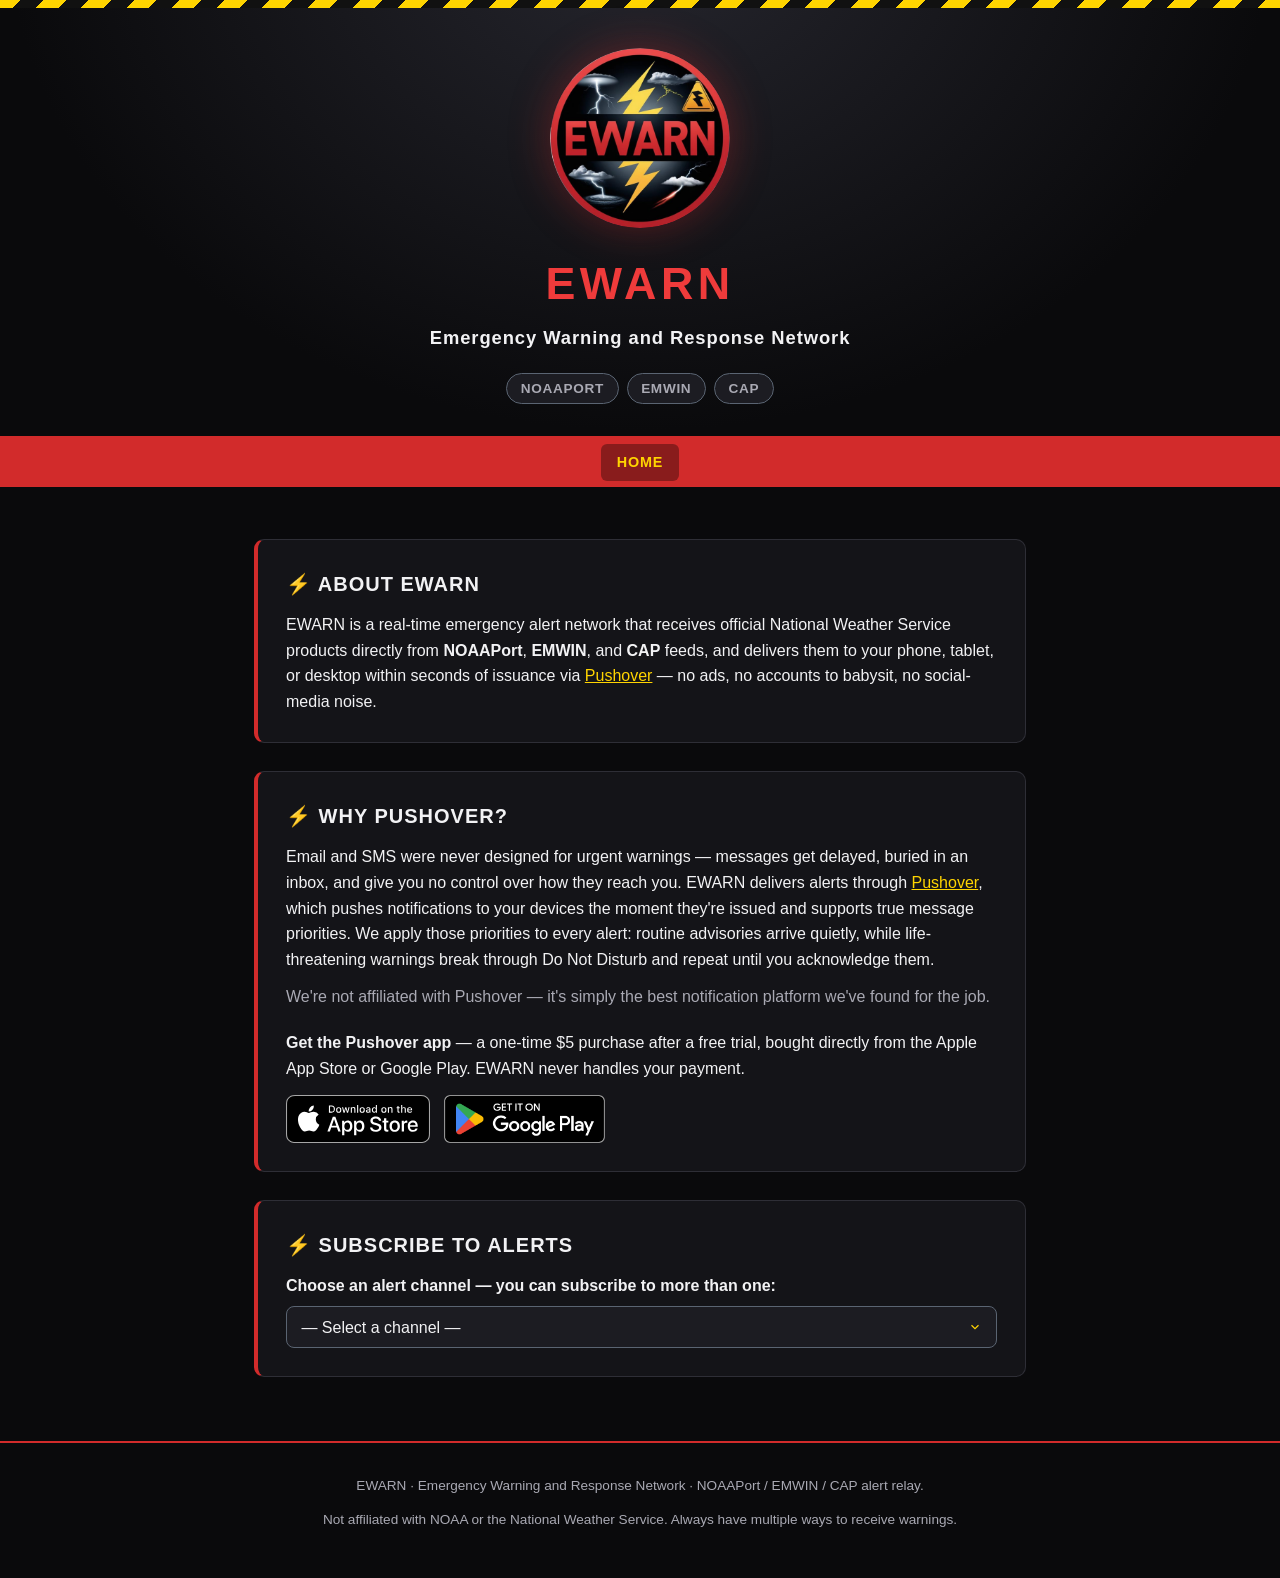
==== index.html @ b5f6f0bf "Use official App Store and Google Play badges for app download links Makes it explicit that the Push" ====
<!DOCTYPE html>
<html lang="en">
<head>
<meta charset="UTF-8">
<meta name="viewport" content="width=device-width, initial-scale=1.0">
<title>EWARN — Emergency Warning and Response Network</title>
<meta name="description" content="EWARN relays National Weather Service alerts from NOAAPort, EMWIN, and CAP feeds to your devices in real time via Pushover.">
<link rel="icon" href="assets/favicon.ico" sizes="any">
<link rel="icon" type="image/png" sizes="32x32" href="assets/favicon-32.png">
<link rel="icon" type="image/png" sizes="16x16" href="assets/favicon-16.png">
<link rel="apple-touch-icon" href="assets/apple-touch-icon.png">
<meta name="theme-color" content="#d22b2b">
<link rel="stylesheet" href="assets/style.css">
</head>
<body>

<div class="hazard-stripe"></div>

<header>
  <img class="logo-img" src="assets/logo.png" alt="EWARN logo">
  <div class="logo-text">EWARN</div>
  <p class="tagline">Emergency Warning and Response Network</p>
  <div class="badges">
    <span class="badge">NOAAPort</span>
    <span class="badge">EMWIN</span>
    <span class="badge">CAP</span>
  </div>
</header>

<!-- ============================================================
     SITE NAVIGATION — this nav appears on every page.
     To add a page:
       1. Copy page-template.html to yourpage.html and edit it.
       2. Add a link below (and in the nav of every other page).
     ============================================================ -->
<nav>
  <a href="index.html" class="active">Home</a>
  <!-- Add new page links here, e.g.:
  <a href="coverage.html">Coverage</a>
  <a href="faq.html">FAQ</a>
  -->
</nav>

<main>

  <section>
    <h2>About EWARN</h2>
    <p>
      EWARN is a real-time emergency alert network that receives official National Weather
      Service products directly from <strong>NOAAPort</strong>, <strong>EMWIN</strong>, and
      <strong>CAP</strong> feeds, and delivers them to your phone, tablet, or desktop within
      seconds of issuance via <a href="https://pushover.net" rel="noopener">Pushover</a> —
      no ads, no accounts to babysit, no social-media noise.
    </p>
  </section>

  <section>
    <h2>Why Pushover?</h2>
    <p>
      Email and SMS were never designed for urgent warnings — messages get delayed, buried in
      an inbox, and give you no control over how they reach you.
      EWARN delivers alerts through <a href="https://pushover.net" rel="noopener">Pushover</a>,
      which pushes notifications to your devices the moment they're issued and supports true
      message priorities. We apply those priorities to every alert: routine advisories arrive
      quietly, while life-threatening warnings break through Do&nbsp;Not&nbsp;Disturb and
      repeat until you acknowledge them.
    </p>
    <p class="dim">
      We're not affiliated with Pushover — it's simply the best notification platform we've
      found for the job.
    </p>

    <p class="store-lead">
      <strong>Get the Pushover app</strong> — a one-time $5 purchase after a free trial,
      bought directly from the Apple App&nbsp;Store or Google&nbsp;Play. EWARN never handles
      your payment.
    </p>
    <div class="store-badges">
      <a href="https://apps.apple.com/us/app/pushover-notifications/id506088175" rel="noopener">
        <img src="assets/badge-app-store.svg" alt="Download Pushover on the Apple App Store">
      </a>
      <a href="https://play.google.com/store/apps/details?id=net.superblock.pushover" rel="noopener">
        <img src="assets/badge-google-play.png" alt="Get Pushover on Google Play">
      </a>
    </div>
  </section>

  <section>
    <h2>Subscribe to Alerts</h2>
    <label for="channel">Choose an alert channel — you can subscribe to more than one:</label>
    <select id="channel">
      <option value="" selected>— Select a channel —</option>
      <option value="ags">EWARNAlertAGS — Augusta-area (CSRA) Weather Alerts</option>
      <option value="storm">EWARNStorm — Tropical Weather Alerts</option>
      <option value="emergency">EWARNEmergency — PDS &amp; Tornado Emergency (Nationwide)</option>
    </select>

    <div id="subscribe-result" role="region" aria-live="polite">
      <h3 id="subscribe-name"></h3>
      <p id="subscribe-desc"></p>
      <div id="subscribe-link">
        <a class="btn btn-primary" id="subscribe-btn" href="#" rel="noopener">Subscribe on Pushover&nbsp;→</a>
      </div>
    </div>
  </section>

</main>

<footer>
  <p>EWARN &middot; Emergency Warning and Response Network &middot; NOAAPort / EMWIN / CAP alert relay.</p>
  <p>Not affiliated with NOAA or the National Weather Service. Always have multiple ways to receive warnings.</p>
</footer>

<script>
  const CHANNELS = {
    ags: {
      name: "EWARNAlertAGS",
      desc: "Weather watches, warnings, and advisories for the Augusta, GA area (CSRA).",
      url: "https://pushover.net/subscribe/EWARNAlertAGS-eu8vg47zazxnb1p"
    },
    storm: {
      name: "EWARNStorm",
      desc: "Tropical weather alerts — hurricane and tropical storm watches, warnings, and advisories.",
      url: "https://pushover.net/subscribe/EWARNStorm-nd4u4y6ifxuwuup"
    },
    emergency: {
      name: "EWARNEmergency",
      desc: "The most dangerous alerts only: Particularly Dangerous Situation (PDS) warnings and Tornado Emergencies, nationwide.",
      url: "https://pushover.net/subscribe/EWARNEmergency-zs7gskfdx35exxs"
    }
  };

  const select = document.getElementById("channel");
  const result = document.getElementById("subscribe-result");

  select.addEventListener("change", () => {
    const ch = CHANNELS[select.value];
    if (!ch) {
      result.classList.remove("active");
      return;
    }
    document.getElementById("subscribe-name").textContent = ch.name;
    document.getElementById("subscribe-desc").textContent = ch.desc;
    const btn = document.getElementById("subscribe-btn");
    btn.href = ch.url;
    btn.textContent = "Subscribe to " + ch.name + " →";
    result.classList.add("active");
  });
</script>

</body>
</html>
---- assets/style.css ----
/* ==========================================================================
   EWARN — Emergency Warning and Response Network
   Shared stylesheet. Every page links this file so the whole site stays
   consistent — edit colors and layout here, not in individual pages.
   ========================================================================== */

:root {
  /* Color scheme drawn from the EWARN logo */
  --bg: #0a0a0c;            /* near-black storm sky */
  --bg-panel: #141418;      /* card background */
  --bg-panel-2: #1c1c22;    /* inset / input background */
  --border: #2e2e36;
  --text: #f2f2f4;
  --text-dim: #a9a9b3;
  --red: #d22b2b;           /* logo ring red */
  --red-bright: #ef3b3b;    /* hover / emphasis red */
  --yellow: #ffd400;        /* lightning-bolt yellow */
  --yellow-dim: #e6be00;
  --storm-gray: #5a6472;
}

* { margin: 0; padding: 0; box-sizing: border-box; }

body {
  font-family: -apple-system, BlinkMacSystemFont, "Segoe UI", Roboto,
    Helvetica, Arial, sans-serif;
  background: var(--bg);
  color: var(--text);
  line-height: 1.6;
}

a { color: var(--yellow); }
a:hover { color: var(--yellow-dim); }

/* Hazard stripe across the very top of every page */
.hazard-stripe {
  height: 8px;
  background: repeating-linear-gradient(
    -45deg,
    var(--yellow) 0 16px,
    #111 16px 32px
  );
}

/* --------------------------------------------------------------------------
   Header + navigation
   -------------------------------------------------------------------------- */
header {
  background: radial-gradient(ellipse at 50% -20%, #26262e 0%, var(--bg) 70%);
  border-bottom: 2px solid var(--red);
  padding: 2.5rem 1.5rem 2rem;
  text-align: center;
}
.logo-img {
  width: 180px;
  height: 180px;
  border-radius: 50%;
  box-shadow: 0 0 40px rgba(210, 43, 43, 0.35);
}
.logo-text {
  font-size: 2.8rem;
  font-weight: 900;
  letter-spacing: 0.1em;
  color: var(--red-bright);
  text-transform: uppercase;
  margin-top: 0.75rem;
}
.tagline {
  color: var(--text);
  font-weight: 600;
  letter-spacing: 0.05em;
  margin-top: 0.25rem;
  font-size: 1.15rem;
}
.badges {
  display: flex;
  flex-wrap: wrap;
  gap: 0.5rem;
  justify-content: center;
  margin-top: 1.25rem;
}
.badge {
  background: var(--bg-panel-2);
  border: 1px solid var(--storm-gray);
  color: var(--text-dim);
  border-radius: 999px;
  padding: 0.25rem 0.85rem;
  font-size: 0.85rem;
  letter-spacing: 0.05em;
  text-transform: uppercase;
  font-weight: 600;
}

nav {
  background: var(--red);
  display: flex;
  flex-wrap: wrap;
  justify-content: center;
  gap: 0.25rem;
  padding: 0.35rem 1rem;
}
nav a {
  color: #fff;
  text-decoration: none;
  font-weight: 700;
  text-transform: uppercase;
  letter-spacing: 0.06em;
  font-size: 0.9rem;
  padding: 0.45rem 1rem;
  border-radius: 6px;
}
nav a:hover { background: rgba(0, 0, 0, 0.25); color: var(--yellow); }
nav a.active { background: rgba(0, 0, 0, 0.35); color: var(--yellow); }

/* --------------------------------------------------------------------------
   Main content
   -------------------------------------------------------------------------- */
main {
  max-width: 820px;
  margin: 0 auto;
  padding: 1.5rem 1.5rem 4rem;
}
section {
  background: var(--bg-panel);
  border: 1px solid var(--border);
  border-left: 4px solid var(--red);
  border-radius: 10px;
  padding: 1.75rem;
  margin-top: 1.75rem;
}
h1 { font-size: 1.7rem; margin: 1.5rem 0 0.25rem; text-transform: uppercase; letter-spacing: 0.04em; }
h2 {
  font-size: 1.25rem;
  margin-bottom: 0.75rem;
  text-transform: uppercase;
  letter-spacing: 0.05em;
}
h2::before { content: "⚡ "; }
p + p { margin-top: 0.75rem; }
.dim { color: var(--text-dim); }

/* Numbered steps */
.steps { list-style: none; counter-reset: step; }
.steps li {
  counter-increment: step;
  display: flex;
  gap: 0.9rem;
  margin-top: 1rem;
}
.steps li::before {
  content: counter(step);
  flex: 0 0 1.9rem;
  height: 1.9rem;
  display: inline-flex;
  align-items: center;
  justify-content: center;
  background: var(--red);
  color: #fff;
  border-radius: 50%;
  font-weight: 800;
  font-size: 0.95rem;
  align-self: flex-start;
  margin-top: 0.2rem;
}

/* Buttons */
.btn-row { display: flex; flex-wrap: wrap; gap: 0.75rem; margin-top: 1rem; }
.btn {
  display: inline-block;
  padding: 0.65rem 1.25rem;
  border-radius: 8px;
  font-weight: 700;
  text-decoration: none;
  border: 1px solid var(--storm-gray);
  background: var(--bg-panel-2);
  color: var(--text);
  transition: border-color 0.15s, background 0.15s, color 0.15s;
}
.btn:hover { border-color: var(--yellow); color: var(--yellow); }
.btn-primary {
  background: var(--yellow);
  border-color: var(--yellow);
  color: #111;
}
.btn-primary:hover { background: var(--yellow-dim); border-color: var(--yellow-dim); color: #111; }

/* App store badges.
   Google's badge ships with clear space baked in; it is cropped off here, so
   the gap below supplies the clear space both vendors' guidelines ask for. */
.store-lead { margin-top: 1.25rem; }
.store-badges {
  display: flex;
  flex-wrap: wrap;
  align-items: center;
  gap: 14px;
  margin-top: 0.85rem;
}
.store-badges a {
  display: inline-flex;
  border-radius: 8px;
  transition: transform 0.15s;
}
.store-badges a:hover { transform: translateY(-2px); }
.store-badges a:focus-visible { outline: 2px solid var(--yellow); outline-offset: 4px; }
.store-badges img { display: block; height: 48px; width: auto; }

/* Subscribe dropdown */
.get-app { margin-bottom: 1rem; font-size: 0.95rem; }

label[for="channel"] {
  display: block;
  font-weight: 700;
  margin-bottom: 0.5rem;
}
select {
  width: 100%;
  padding: 0.7rem 0.9rem;
  font-size: 1rem;
  border-radius: 8px;
  border: 1px solid var(--storm-gray);
  background: var(--bg-panel-2);
  color: var(--text);
  appearance: none;
  background-image: url("data:image/svg+xml;charset=UTF-8,%3Csvg xmlns='http://www.w3.org/2000/svg' width='14' height='14' viewBox='0 0 24 24' fill='none' stroke='%23ffd400' stroke-width='2'%3E%3Cpath d='M6 9l6 6 6-6'/%3E%3C/svg%3E");
  background-repeat: no-repeat;
  background-position: right 0.9rem center;
  cursor: pointer;
}
select:focus { outline: 2px solid var(--yellow); outline-offset: 1px; }

#subscribe-result {
  margin-top: 1.25rem;
  padding: 1.25rem;
  border-radius: 10px;
  border: 1px dashed var(--storm-gray);
  background: var(--bg-panel-2);
  display: none;
}
#subscribe-result.active { display: block; }
#subscribe-result h3 { margin-bottom: 0.35rem; font-size: 1.1rem; color: var(--yellow); }
#subscribe-result p { color: var(--text-dim); font-size: 0.95rem; }
#subscribe-link { margin-top: 0.9rem; }

/* --------------------------------------------------------------------------
   Footer
   -------------------------------------------------------------------------- */
footer {
  text-align: center;
  color: var(--text-dim);
  font-size: 0.85rem;
  padding: 2rem 1.5rem 3rem;
  border-top: 2px solid var(--red);
}
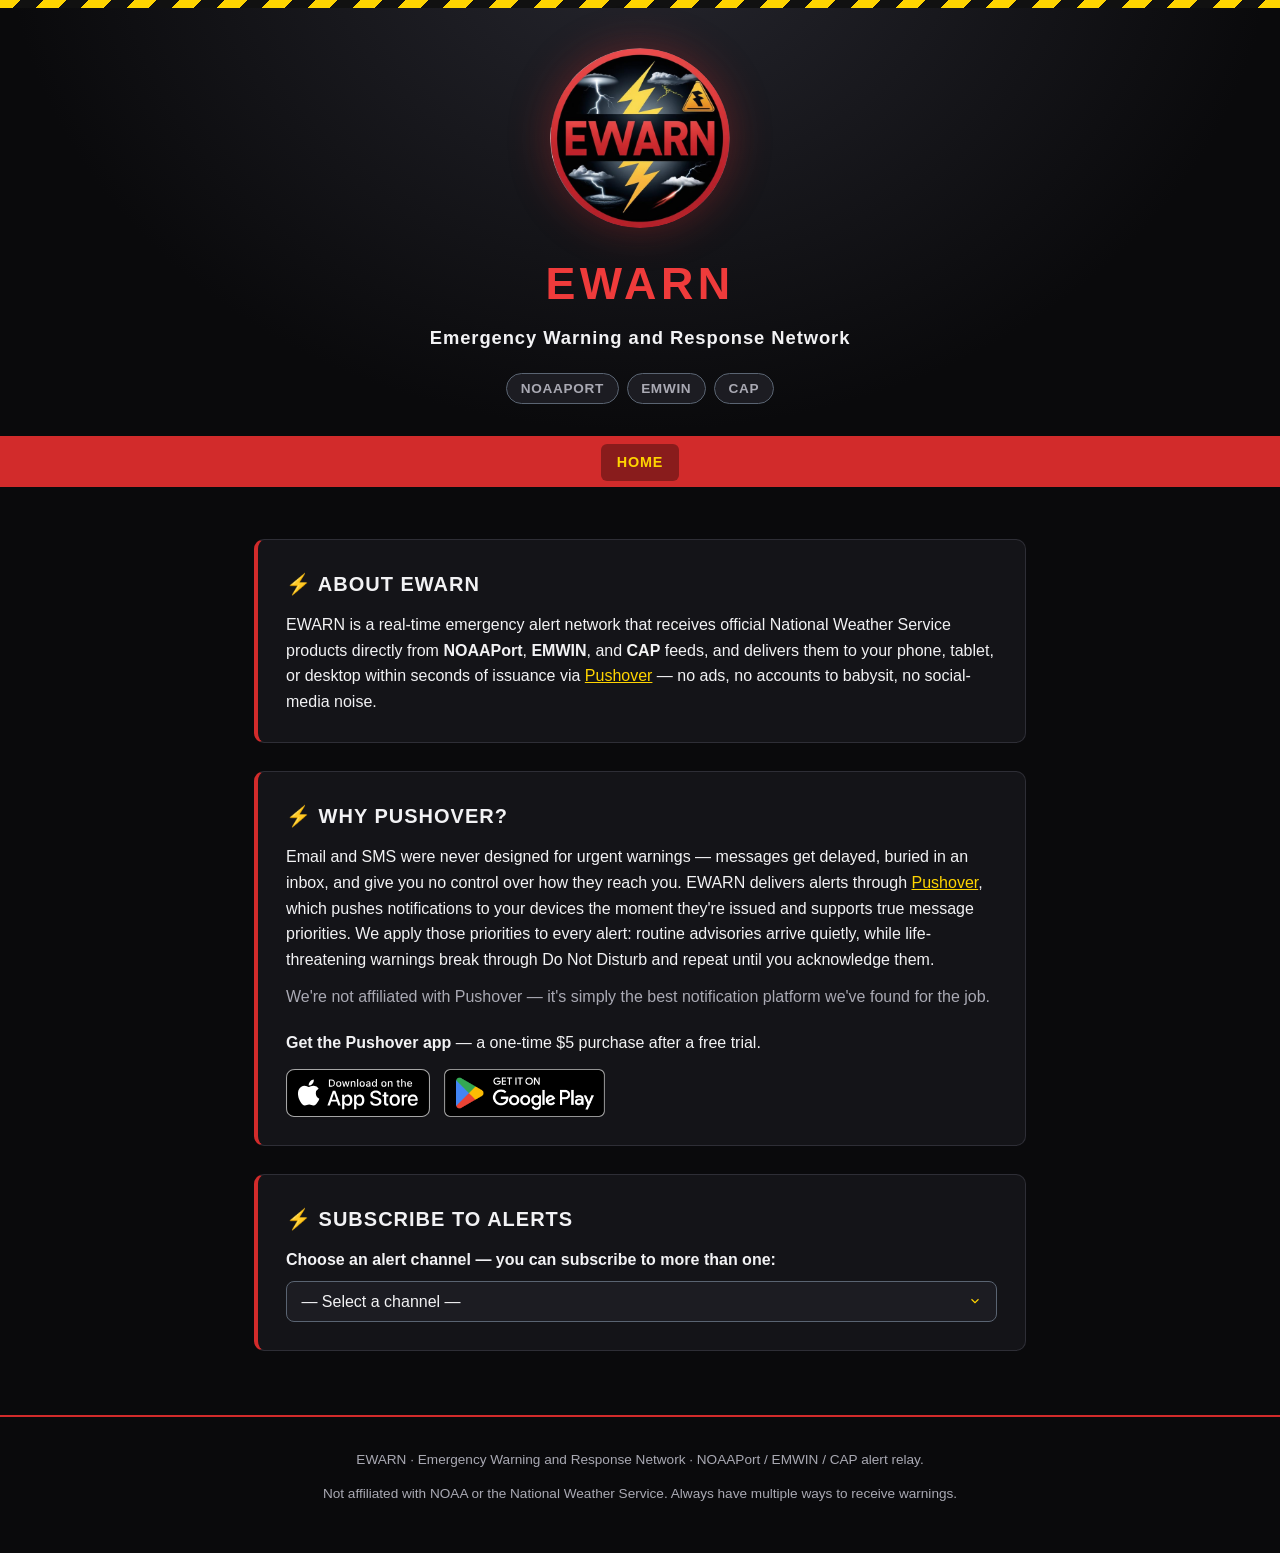
==== commit b6ba2543: "Trim store lead-in copy Co-Authored-By: Claude Fable 5 <noreply@anthropic.com>" ====
--- a/index.html
+++ b/index.html
@@ -71,9 +71,7 @@
     </p>
 
     <p class="store-lead">
-      <strong>Get the Pushover app</strong> — a one-time $5 purchase after a free trial,
-      bought directly from the Apple App&nbsp;Store or Google&nbsp;Play. EWARN never handles
-      your payment.
+      <strong>Get the Pushover app</strong> — a one-time $5 purchase after a free trial.
     </p>
     <div class="store-badges">
       <a href="https://apps.apple.com/us/app/pushover-notifications/id506088175" rel="noopener">
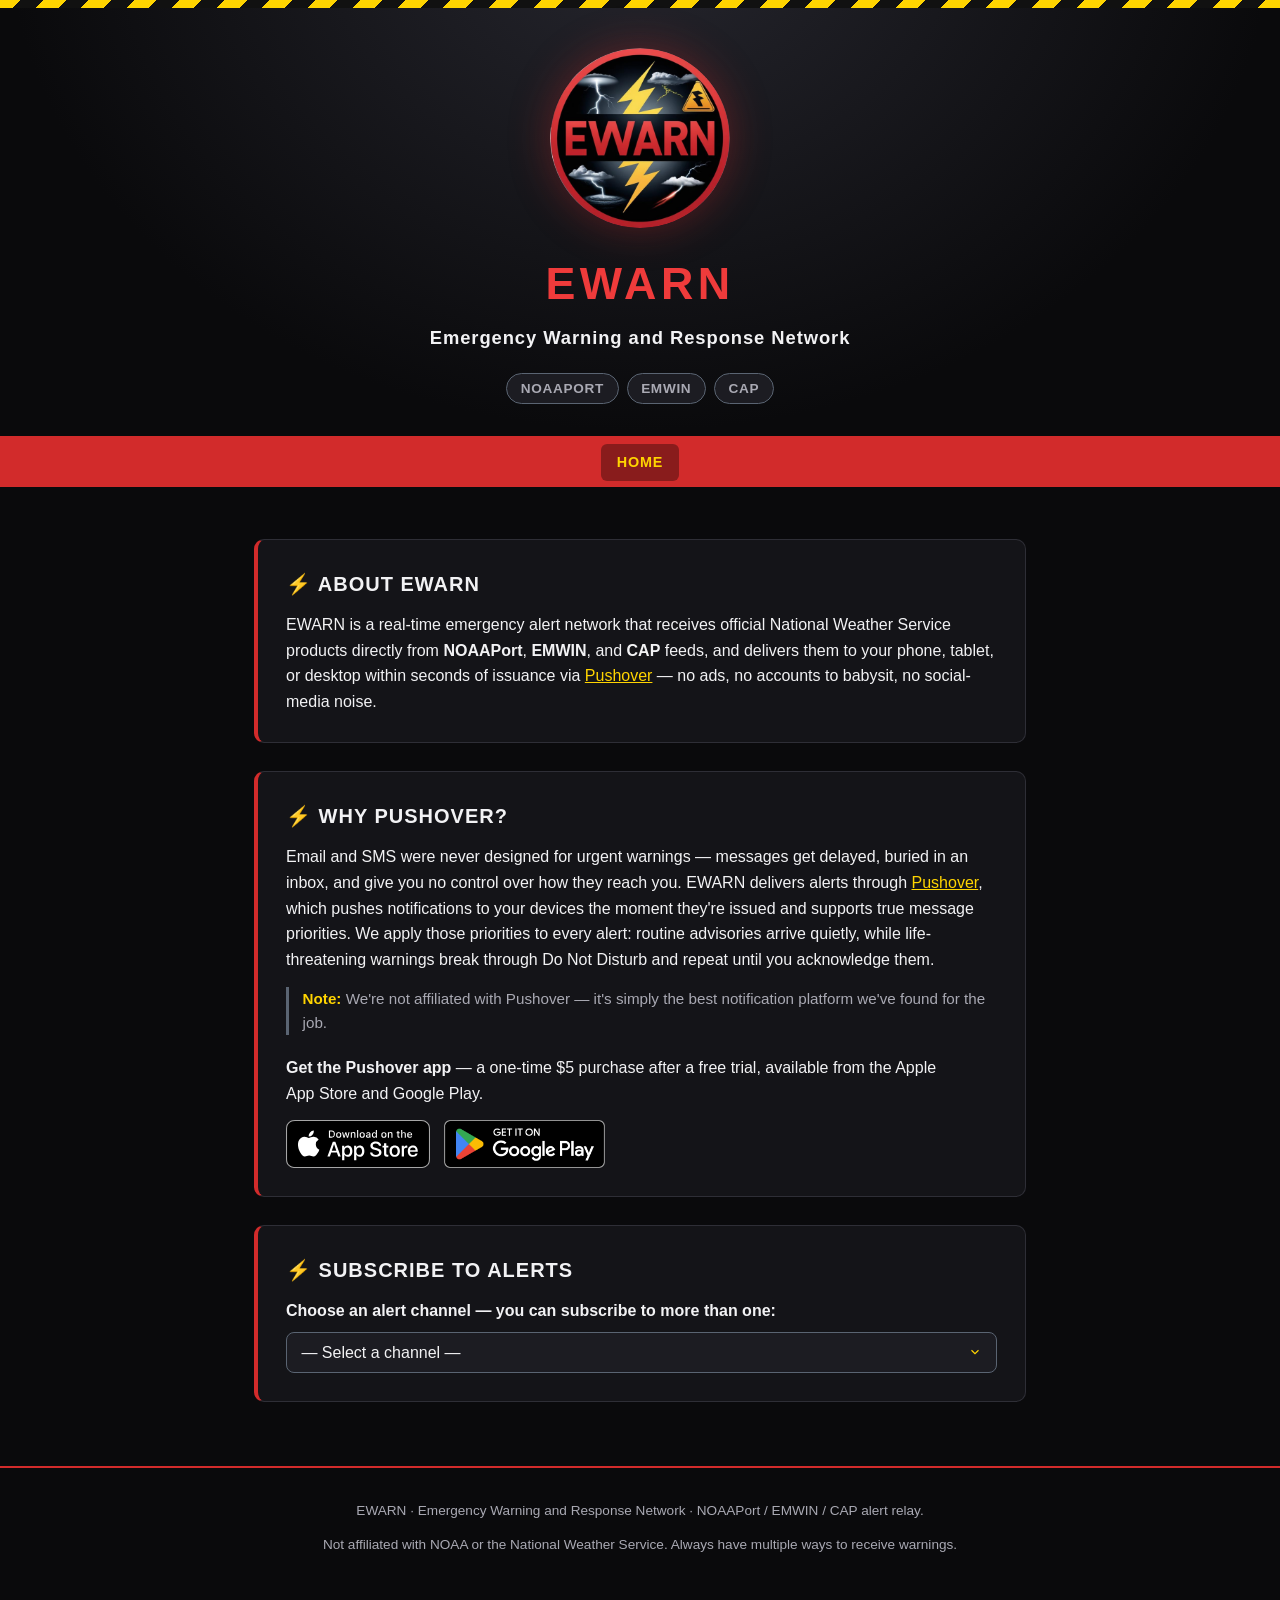
==== commit 8c702699: "Restore app store mention in download copy; style affiliation line as a Note Co-Authored-By: Claude " ====
--- a/index.html
+++ b/index.html
@@ -65,13 +65,14 @@
       quietly, while life-threatening warnings break through Do&nbsp;Not&nbsp;Disturb and
       repeat until you acknowledge them.
     </p>
-    <p class="dim">
-      We're not affiliated with Pushover — it's simply the best notification platform we've
-      found for the job.
+    <p class="note">
+      <strong>Note:</strong> We're not affiliated with Pushover — it's simply the best
+      notification platform we've found for the job.
     </p>
 
     <p class="store-lead">
-      <strong>Get the Pushover app</strong> — a one-time $5 purchase after a free trial.
+      <strong>Get the Pushover app</strong> — a one-time $5 purchase after a free trial,
+      available from the Apple App&nbsp;Store and Google&nbsp;Play.
     </p>
     <div class="store-badges">
       <a href="https://apps.apple.com/us/app/pushover-notifications/id506088175" rel="noopener">
--- a/assets/style.css
+++ b/assets/style.css
@@ -184,6 +184,16 @@
 }
 .btn-primary:hover { background: var(--yellow-dim); border-color: var(--yellow-dim); color: #111; }
 
+/* "Note:" aside — quieter than body copy, with a yellow lead-in label. */
+.note {
+  color: var(--text-dim);
+  font-size: 0.95rem;
+  border-left: 3px solid var(--storm-gray);
+  padding-left: 0.85rem;
+  margin-top: 0.9rem;
+}
+.note strong { color: var(--yellow); }
+
 /* App store badges.
    Google's badge ships with clear space baked in; it is cropped off here, so
    the gap below supplies the clear space both vendors' guidelines ask for. */
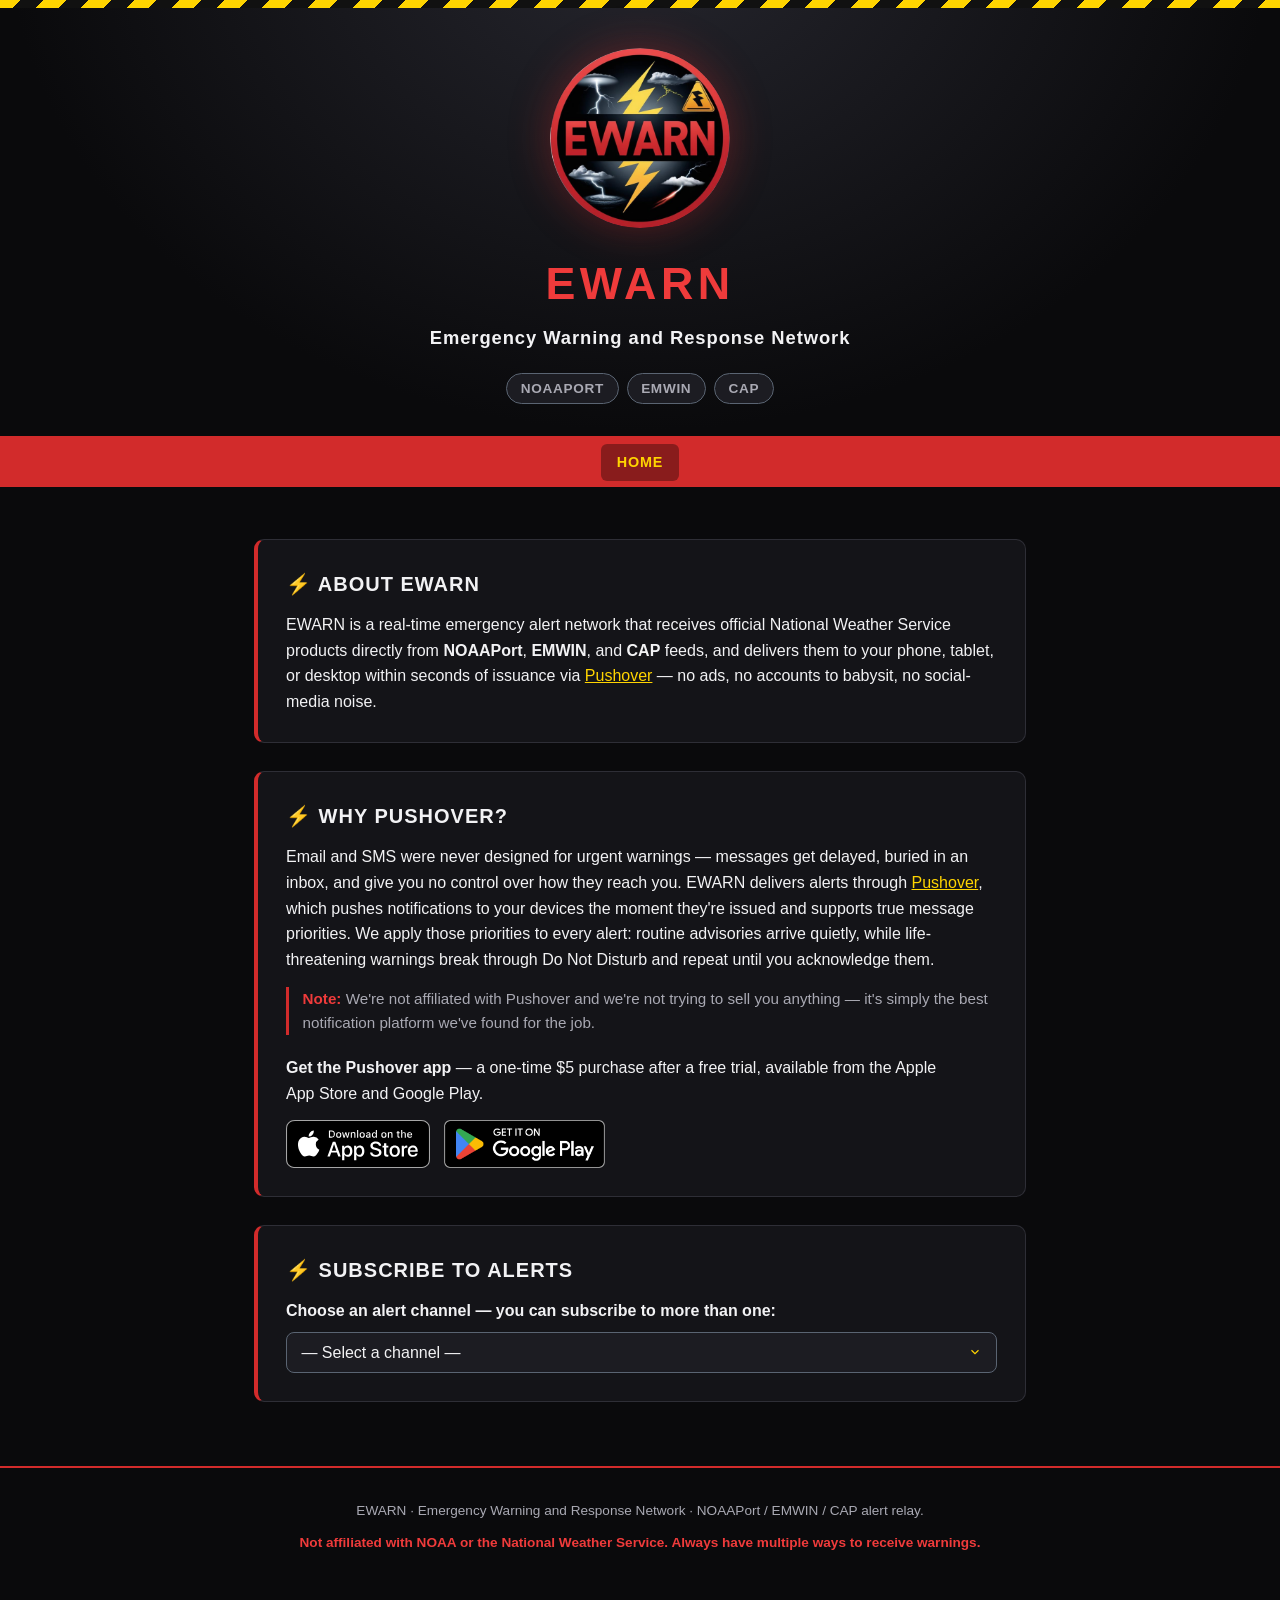
==== commit 075a2951: "Style Note and footer disclaimer in alarm red; clarify we aren't selling anything Co-Authored-By: Cl" ====
--- a/index.html
+++ b/index.html
@@ -66,8 +66,8 @@
       repeat until you acknowledge them.
     </p>
     <p class="note">
-      <strong>Note:</strong> We're not affiliated with Pushover — it's simply the best
-      notification platform we've found for the job.
+      <strong>Note:</strong> We're not affiliated with Pushover and we're not trying to sell
+      you anything — it's simply the best notification platform we've found for the job.
     </p>
 
     <p class="store-lead">
@@ -107,7 +107,7 @@
 
 <footer>
   <p>EWARN &middot; Emergency Warning and Response Network &middot; NOAAPort / EMWIN / CAP alert relay.</p>
-  <p>Not affiliated with NOAA or the National Weather Service. Always have multiple ways to receive warnings.</p>
+  <p class="disclaimer">Not affiliated with NOAA or the National Weather Service. Always have multiple ways to receive warnings.</p>
 </footer>
 
 <script>
--- a/assets/style.css
+++ b/assets/style.css
@@ -184,15 +184,15 @@
 }
 .btn-primary:hover { background: var(--yellow-dim); border-color: var(--yellow-dim); color: #111; }
 
-/* "Note:" aside — quieter than body copy, with a yellow lead-in label. */
+/* "Note:" aside — set off from body copy with the alarm red of the logo. */
 .note {
   color: var(--text-dim);
   font-size: 0.95rem;
-  border-left: 3px solid var(--storm-gray);
+  border-left: 3px solid var(--red);
   padding-left: 0.85rem;
   margin-top: 0.9rem;
 }
-.note strong { color: var(--yellow); }
+.note strong { color: var(--red-bright); }
 
 /* App store badges.
    Google's badge ships with clear space baked in; it is cropped off here, so
@@ -261,3 +261,8 @@
   padding: 2rem 1.5rem 3rem;
   border-top: 2px solid var(--red);
 }
+.disclaimer {
+  color: var(--red-bright);
+  font-weight: 600;
+  margin-top: 0.6rem;
+}
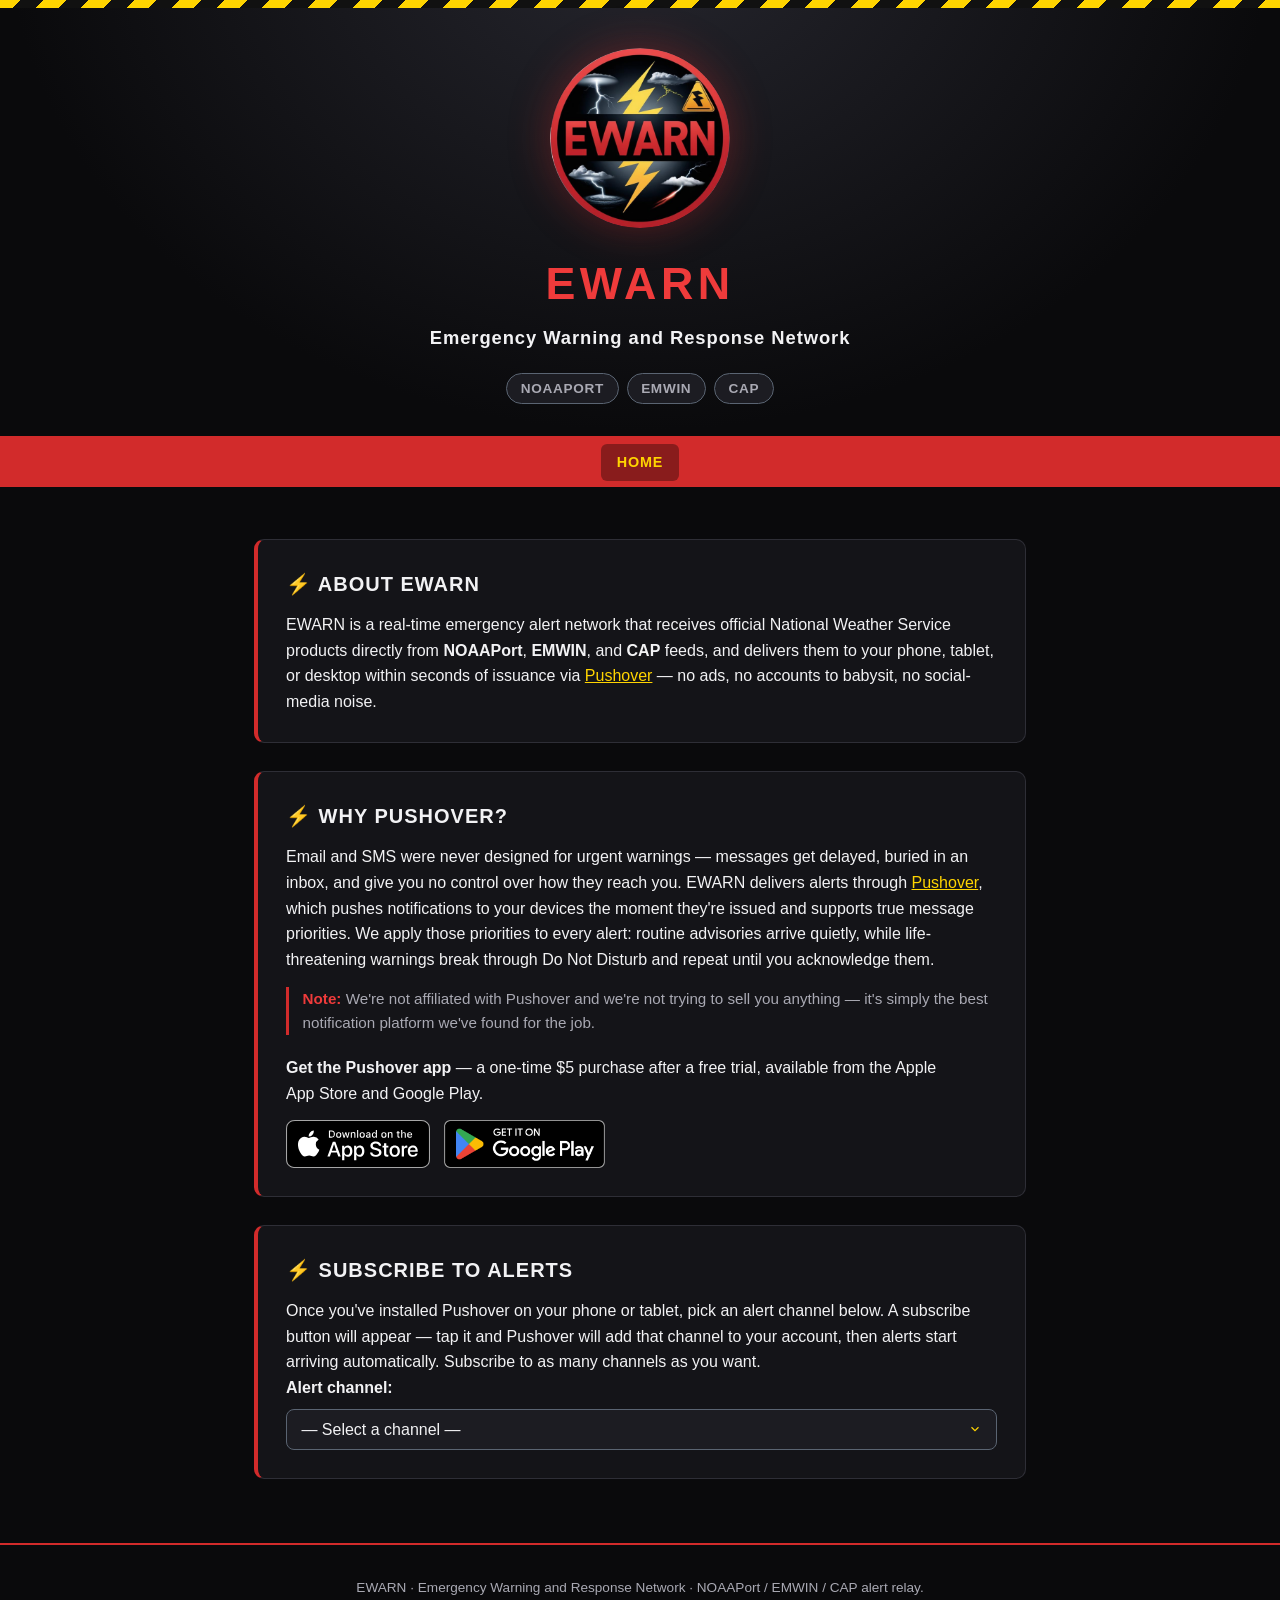
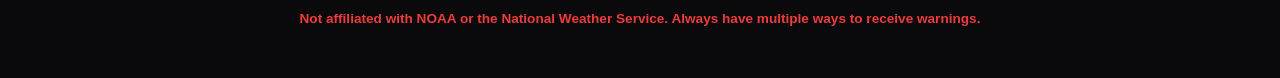
==== commit 7c47f5b1: "Explain the subscribe flow and label the button as an action Co-Authored-By: Claude Fable 5 <noreply" ====
--- a/index.html
+++ b/index.html
@@ -86,7 +86,13 @@
 
   <section>
     <h2>Subscribe to Alerts</h2>
-    <label for="channel">Choose an alert channel — you can subscribe to more than one:</label>
+    <p>
+      Once you've installed Pushover on your phone or tablet, pick an alert channel below.
+      A subscribe button will appear — tap it and Pushover will add that channel to your
+      account, then alerts start arriving automatically. Subscribe to as many channels as
+      you want.
+    </p>
+    <label for="channel">Alert channel:</label>
     <select id="channel">
       <option value="" selected>— Select a channel —</option>
       <option value="ags">EWARNAlertAGS — Augusta-area (CSRA) Weather Alerts</option>
@@ -98,7 +104,7 @@
       <h3 id="subscribe-name"></h3>
       <p id="subscribe-desc"></p>
       <div id="subscribe-link">
-        <a class="btn btn-primary" id="subscribe-btn" href="#" rel="noopener">Subscribe on Pushover&nbsp;→</a>
+        <a class="btn btn-primary" id="subscribe-btn" href="#" rel="noopener">Click to Subscribe&nbsp;→</a>
       </div>
     </div>
   </section>
@@ -142,7 +148,7 @@
     document.getElementById("subscribe-desc").textContent = ch.desc;
     const btn = document.getElementById("subscribe-btn");
     btn.href = ch.url;
-    btn.textContent = "Subscribe to " + ch.name + " →";
+    btn.textContent = "Click to Subscribe to " + ch.name + " →";
     result.classList.add("active");
   });
 </script>
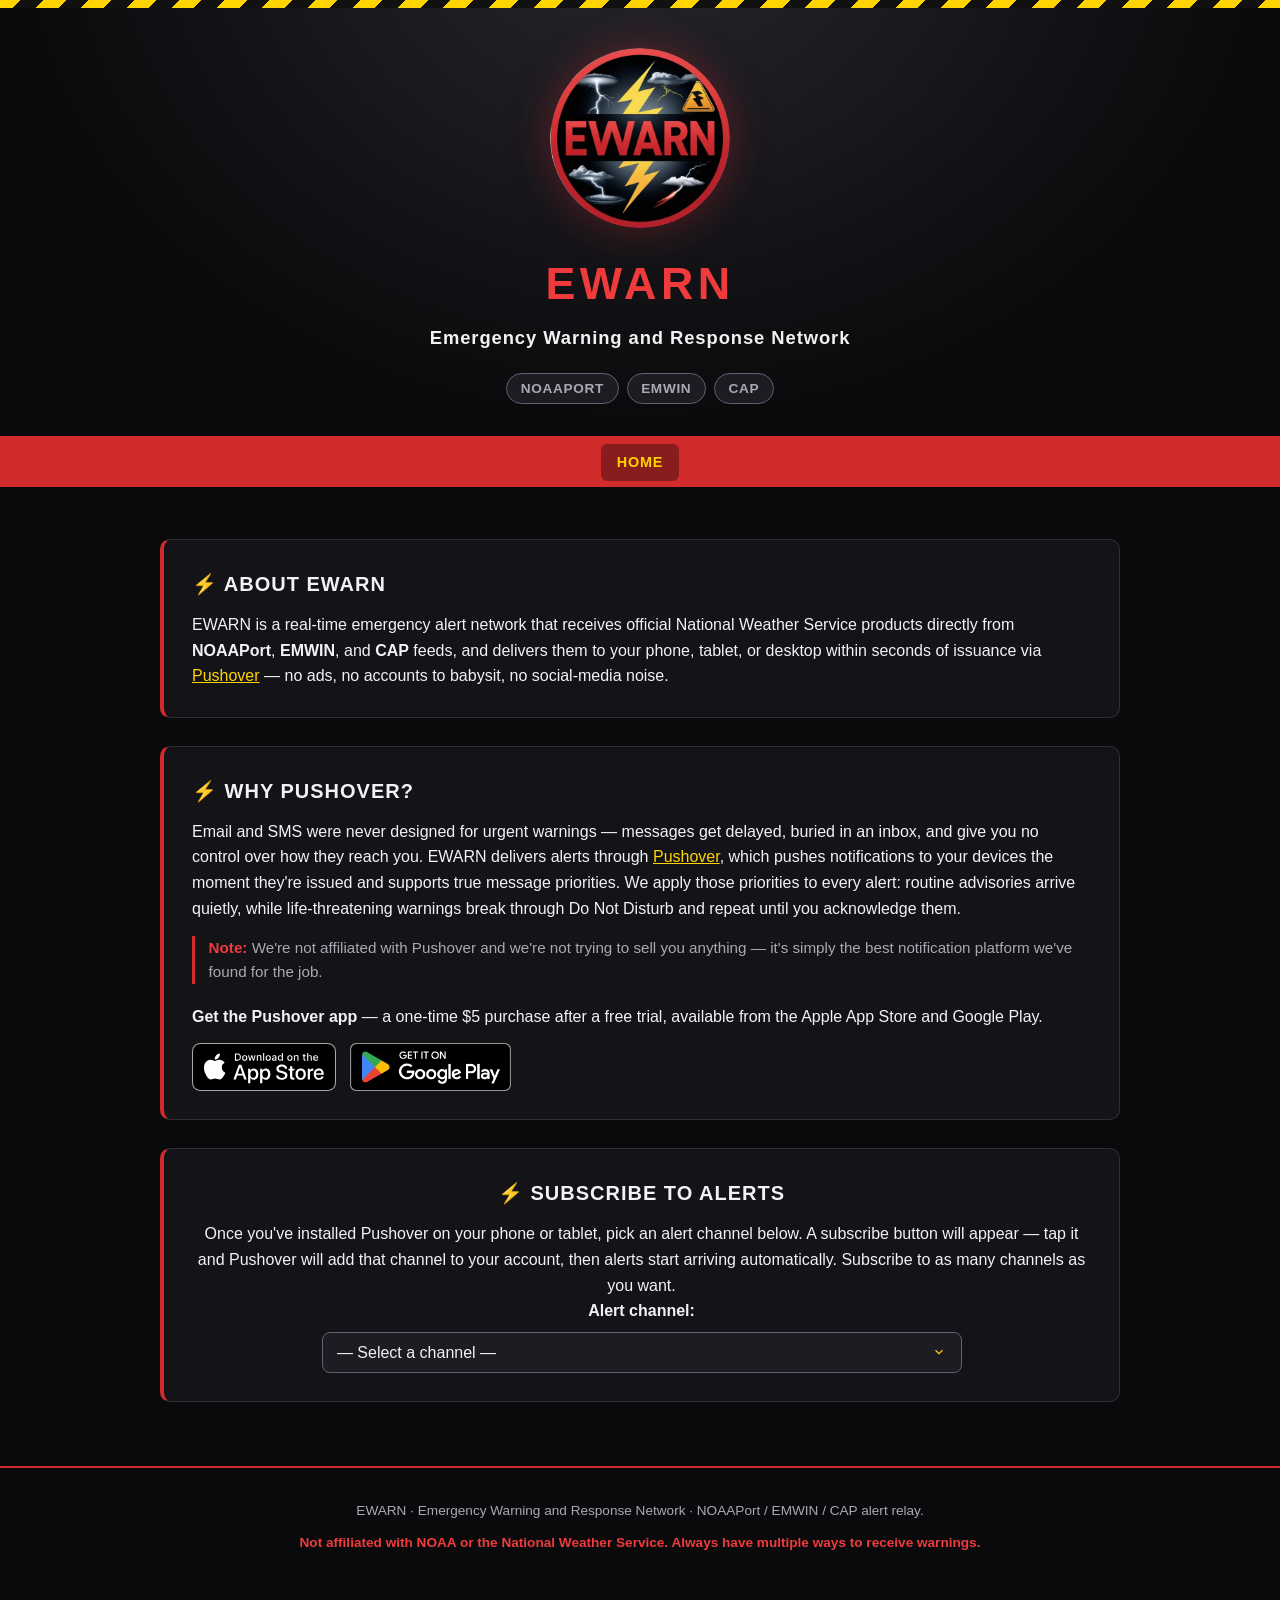
==== commit e7e5bbb5: "Center the Subscribe section Co-Authored-By: Claude Fable 5 <noreply@anthropic.com>" ====
--- a/index.html
+++ b/index.html
@@ -84,7 +84,7 @@
     </div>
   </section>
 
-  <section>
+  <section class="centered">
     <h2>Subscribe to Alerts</h2>
     <p>
       Once you've installed Pushover on your phone or tablet, pick an alert channel below.
--- a/assets/style.css
+++ b/assets/style.css
@@ -116,9 +116,14 @@
    Main content
    -------------------------------------------------------------------------- */
 main {
-  max-width: 820px;
+  width: 75%;
+  max-width: 1400px;   /* keeps line length sane on ultrawide displays */
   margin: 0 auto;
-  padding: 1.5rem 1.5rem 4rem;
+  padding: 1.5rem 0 4rem;
+}
+/* 75% would leave far too little room on phones — go near full width there. */
+@media (max-width: 768px) {
+  main { width: auto; padding-left: 1.25rem; padding-right: 1.25rem; }
 }
 section {
   background: var(--bg-panel);
@@ -128,6 +133,9 @@
   padding: 1.75rem;
   margin-top: 1.75rem;
 }
+/* Call-to-action section: everything inside is centered. */
+section.centered { text-align: center; }
+
 h1 { font-size: 1.7rem; margin: 1.5rem 0 0.25rem; text-transform: uppercase; letter-spacing: 0.04em; }
 h2 {
   font-size: 1.25rem;
@@ -221,9 +229,16 @@
   display: block;
   font-weight: 700;
   margin-bottom: 0.5rem;
+  text-align: center;
 }
 select {
-  width: 100%;
+  /* Half the page width, not half the column. Capped at 100% so it can never
+     spill past the column on ultrawide screens, and floored at the width the
+     longest channel name needs so it is never truncated. */
+  width: min(50vw, 100%);
+  min-width: min(100%, 34rem);
+  display: block;
+  margin-inline: auto;
   padding: 0.7rem 0.9rem;
   font-size: 1rem;
   border-radius: 8px;
@@ -237,9 +252,18 @@
   cursor: pointer;
 }
 select:focus { outline: 2px solid var(--yellow); outline-offset: 1px; }
+/* Half width crowds the channel names on a phone — use the full column there. */
+@media (max-width: 768px) {
+  select,
+  #subscribe-result { width: 100%; }
+}
 
 #subscribe-result {
-  margin-top: 1.25rem;
+  /* Match the dropdown above it. */
+  width: min(50vw, 100%);
+  min-width: min(100%, 34rem);
+  margin: 1.25rem auto 0;
+  text-align: center;
   padding: 1.25rem;
   border-radius: 10px;
   border: 1px dashed var(--storm-gray);
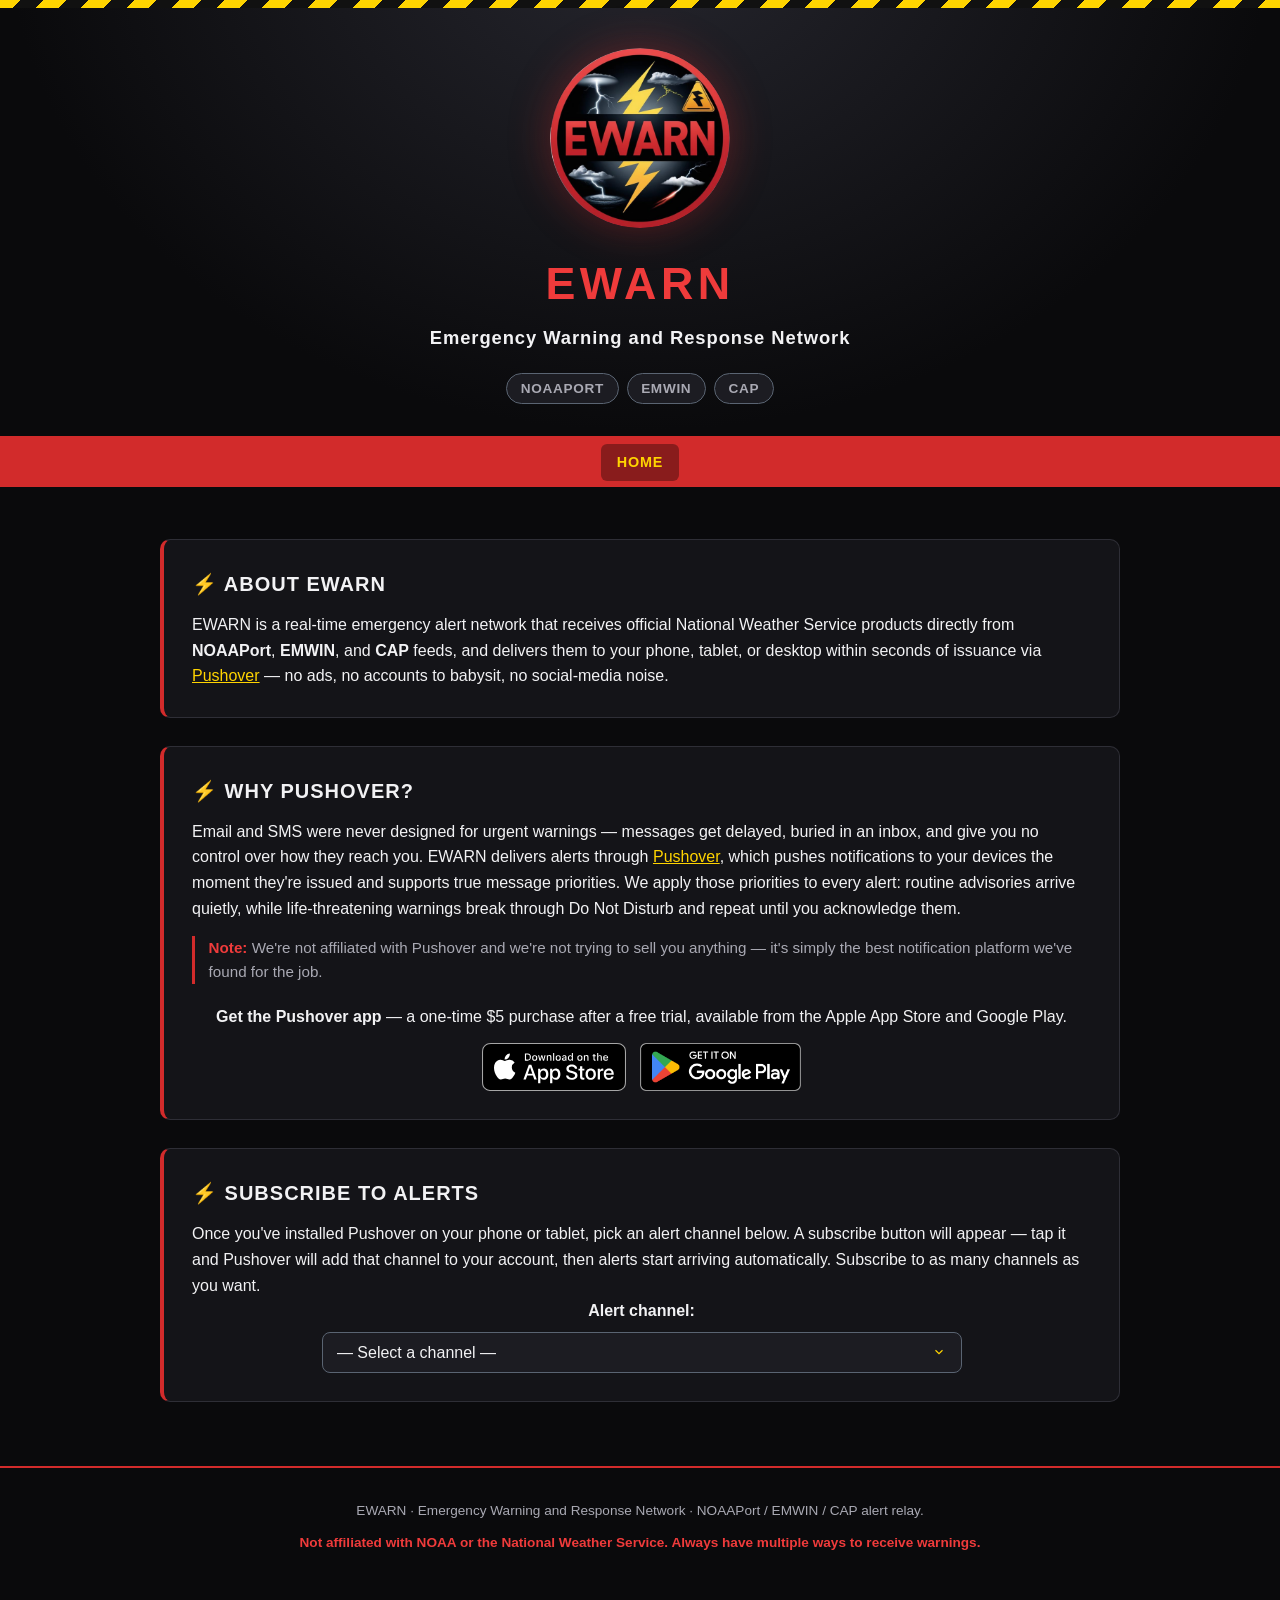
==== commit e7617e4e: "Center the app download block; keep Subscribe heading and intro left-aligned Co-Authored-By: Claude " ====
--- a/index.html
+++ b/index.html
@@ -84,7 +84,7 @@
     </div>
   </section>
 
-  <section class="centered">
+  <section>
     <h2>Subscribe to Alerts</h2>
     <p>
       Once you've installed Pushover on your phone or tablet, pick an alert channel below.
--- a/assets/style.css
+++ b/assets/style.css
@@ -133,9 +133,6 @@
   padding: 1.75rem;
   margin-top: 1.75rem;
 }
-/* Call-to-action section: everything inside is centered. */
-section.centered { text-align: center; }
-
 h1 { font-size: 1.7rem; margin: 1.5rem 0 0.25rem; text-transform: uppercase; letter-spacing: 0.04em; }
 h2 {
   font-size: 1.25rem;
@@ -205,11 +202,12 @@
 /* App store badges.
    Google's badge ships with clear space baked in; it is cropped off here, so
    the gap below supplies the clear space both vendors' guidelines ask for. */
-.store-lead { margin-top: 1.25rem; }
+.store-lead { margin-top: 1.25rem; text-align: center; }
 .store-badges {
   display: flex;
   flex-wrap: wrap;
   align-items: center;
+  justify-content: center;
   gap: 14px;
   margin-top: 0.85rem;
 }
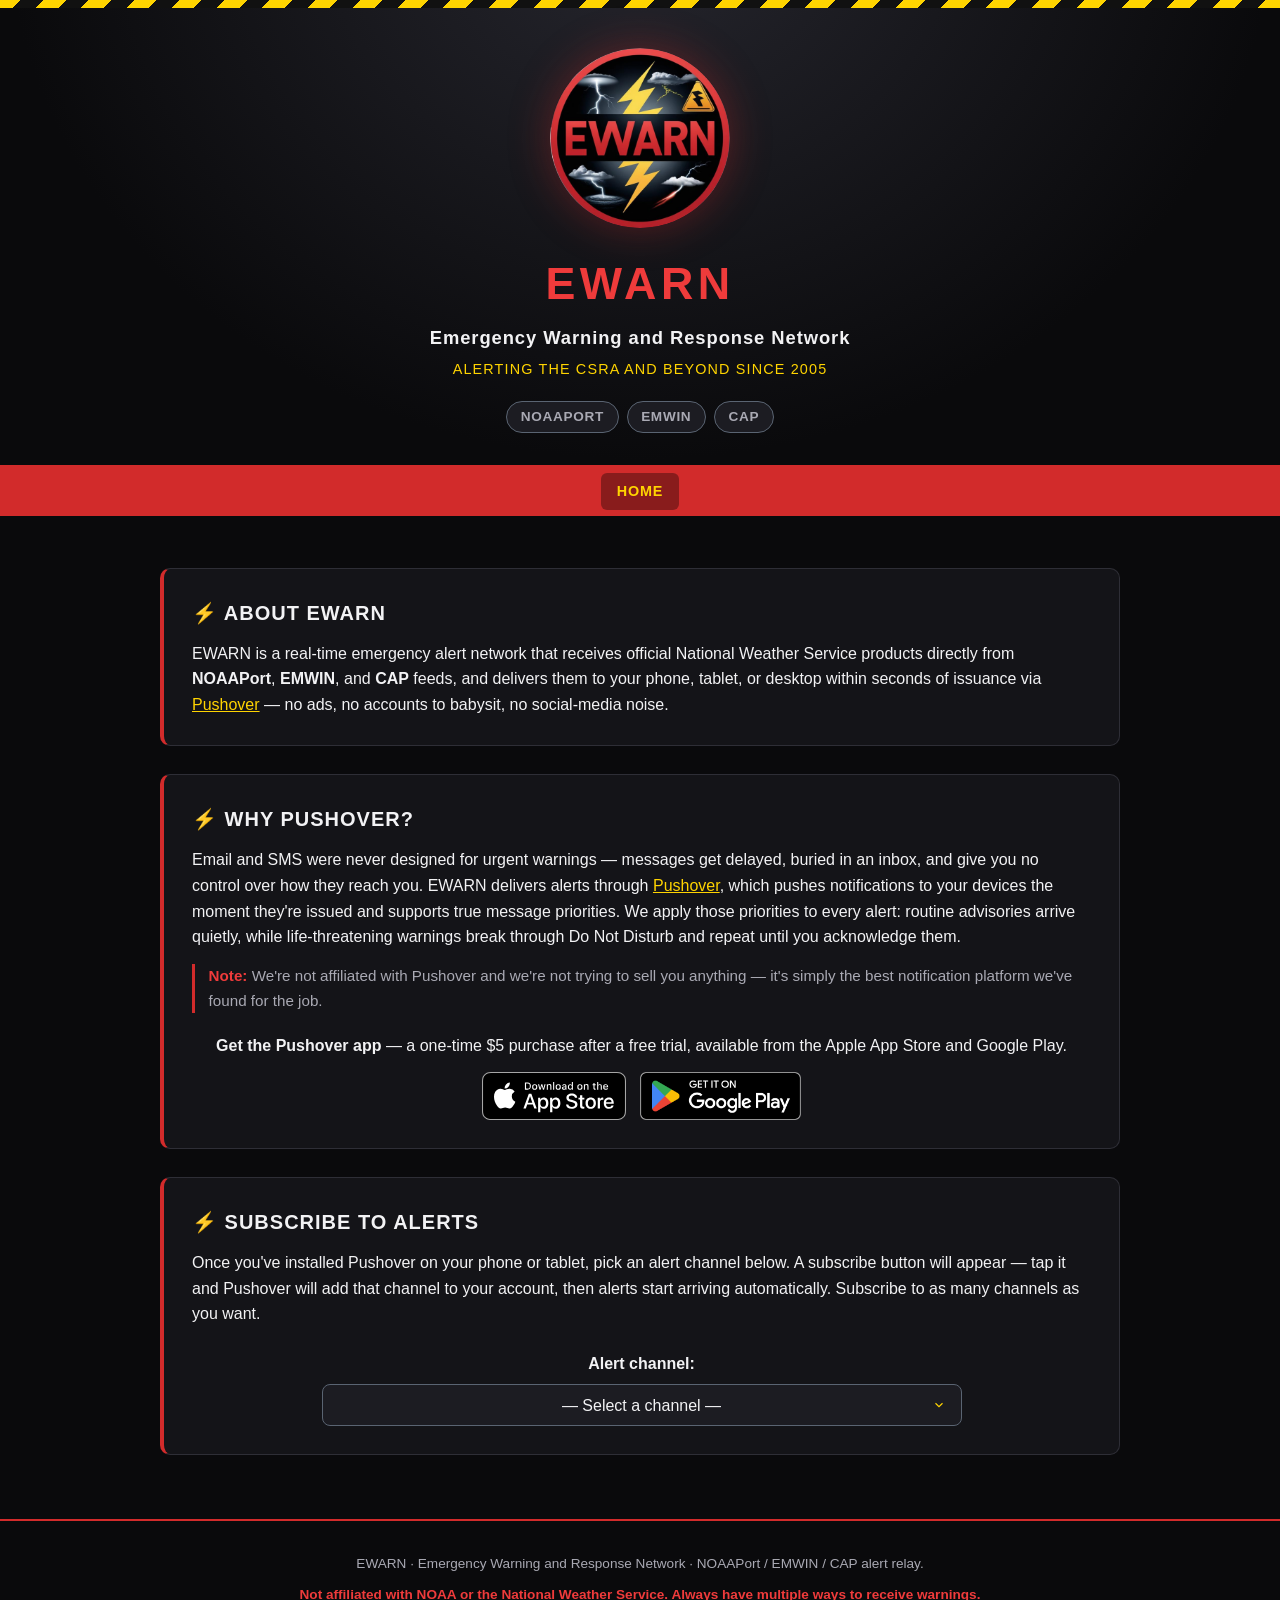
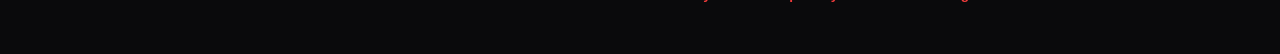
==== commit 67c23e89: "Add yellow since-2005 tagline to the header Co-Authored-By: Claude Fable 5 <noreply@anthropic.com>" ====
--- a/index.html
+++ b/index.html
@@ -20,6 +20,7 @@
   <img class="logo-img" src="assets/logo.png" alt="EWARN logo">
   <div class="logo-text">EWARN</div>
   <p class="tagline">Emergency Warning and Response Network</p>
+  <p class="since">Alerting the CSRA and beyond since 2005</p>
   <div class="badges">
     <span class="badge">NOAAPort</span>
     <span class="badge">EMWIN</span>
--- a/assets/style.css
+++ b/assets/style.css
@@ -71,6 +71,13 @@
   letter-spacing: 0.05em;
   margin-top: 0.25rem;
   font-size: 1.15rem;
+}
+.since {
+  color: var(--yellow);
+  font-size: 0.9rem;
+  letter-spacing: 0.08em;
+  text-transform: uppercase;
+  margin-top: 0.35rem;
 }
 .badges {
   display: flex;
@@ -226,6 +233,7 @@
 label[for="channel"] {
   display: block;
   font-weight: 700;
+  margin-top: 1.5rem;      /* one blank line below the intro paragraph */
   margin-bottom: 0.5rem;
   text-align: center;
 }
@@ -237,6 +245,11 @@
   min-width: min(100%, 34rem);
   display: block;
   margin-inline: auto;
+  /* text-align-last centers only the value shown in the closed box. Using plain
+     text-align: center here would be overridden by the option rule below, which
+     keeps the dropdown list itself left-aligned. */
+  text-align: start;
+  text-align-last: center;
   padding: 0.7rem 0.9rem;
   font-size: 1rem;
   border-radius: 8px;
@@ -249,6 +262,7 @@
   background-position: right 0.9rem center;
   cursor: pointer;
 }
+select option { text-align: left; }
 select:focus { outline: 2px solid var(--yellow); outline-offset: 1px; }
 /* Half width crowds the channel names on a phone — use the full column there. */
 @media (max-width: 768px) {
